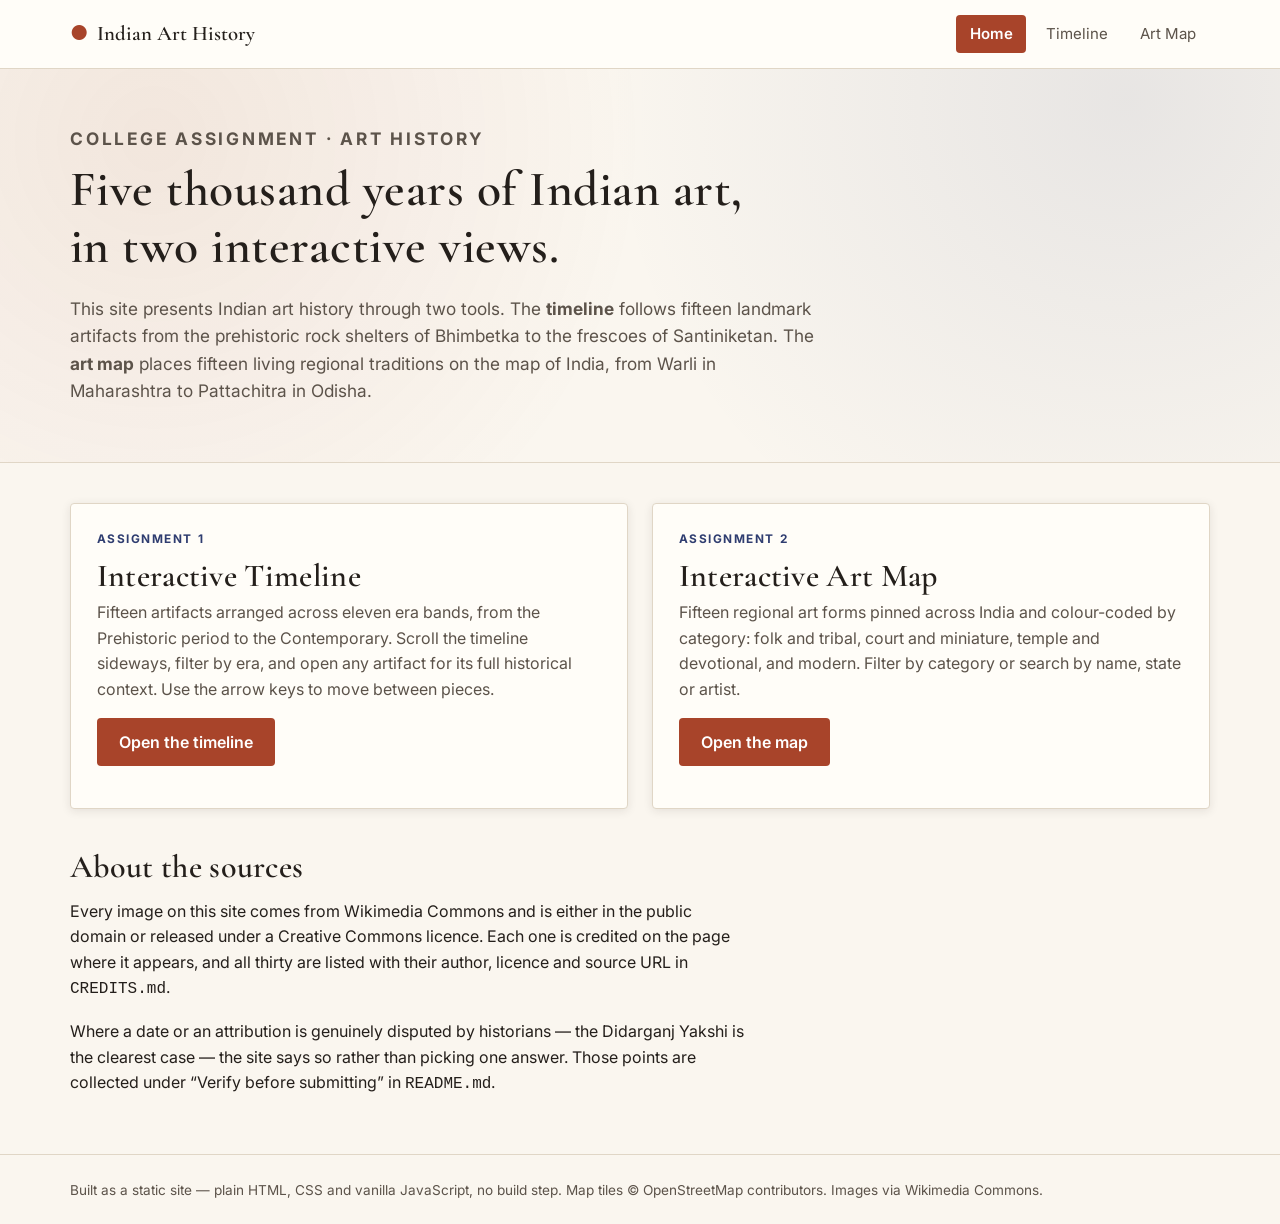
==== index.html @ cfed7aba "Initial commit: Indian art timeline and map site Co-Authored-By: Claude Opus 5.5 <noreply@anthropic." ====
<!DOCTYPE html>
<html lang="en">
<head>
  <meta charset="UTF-8">
  <meta name="viewport" content="width=device-width, initial-scale=1">
  <title>Indian Art History — Interactive Timeline &amp; Art Map</title>
  <meta name="description" content="Two interactive tools for studying Indian art history: a timeline of artifacts from prehistory to the present, and a map of India's regional art forms.">

  <!-- Google Fonts. The CSS declares full fallback stacks, so the pages
       still look correct if these fail to load (e.g. offline). -->
  <link rel="preconnect" href="https://fonts.googleapis.com">
  <link rel="preconnect" href="https://fonts.gstatic.com" crossorigin>
  <link href="https://fonts.googleapis.com/css2?family=Cormorant+Garamond:wght@500;600;700&family=Inter:wght@400;500;600;700&display=swap" rel="stylesheet">

  <link rel="stylesheet" href="css/style.css">
</head>
<body>
  <a class="skip-link" href="#main">Skip to main content</a>

  <!-- ===== Shared header (same markup on all three pages) ===== -->
  <header class="site-header">
    <div class="wrap">
      <a class="brand" href="index.html">
        <span class="brand-mark" aria-hidden="true">&#9679;</span>
        <span>Indian Art History</span>
      </a>
      <nav class="site-nav" aria-label="Main">
        <a href="index.html" aria-current="page">Home</a>
        <a href="timeline.html">Timeline</a>
        <a href="map.html">Art Map</a>
      </nav>
    </div>
  </header>

  <main id="main">
    <section class="hero">
      <div class="wrap">
        <p class="eyebrow">College assignment &middot; Art History</p>
        <h1>Five thousand years of Indian art,<br>in two interactive views.</h1>
        <p>
          This site presents Indian art history through two tools. The
          <strong>timeline</strong> follows fifteen landmark artifacts from the prehistoric
          rock shelters of Bhimbetka to the frescoes of Santiniketan. The
          <strong>art map</strong> places fifteen living regional traditions on the map of
          India, from Warli in Maharashtra to Pattachitra in Odisha.
        </p>
      </div>
    </section>

    <div class="wrap">
      <div class="card-grid">

        <article class="card">
          <p class="card-tag">Assignment 1</p>
          <h2>Interactive Timeline</h2>
          <p>
            Fifteen artifacts arranged across eleven era bands, from the Prehistoric
            period to the Contemporary. Scroll the timeline sideways, filter by era,
            and open any artifact for its full historical context. Use the arrow keys
            to move between pieces.
          </p>
          <p><a class="btn-primary" href="timeline.html">Open the timeline</a></p>
        </article>

        <article class="card">
          <p class="card-tag">Assignment 2</p>
          <h2>Interactive Art Map</h2>
          <p>
            Fifteen regional art forms pinned across India and colour-coded by category:
            folk and tribal, court and miniature, temple and devotional, and modern.
            Filter by category or search by name, state or artist.
          </p>
          <p><a class="btn-primary" href="map.html">Open the map</a></p>
        </article>

      </div>

      <section style="padding: 0 0 2.5rem; max-width: 68ch;">
        <h2>About the sources</h2>
        <p>
          Every image on this site comes from Wikimedia Commons and is either in the
          public domain or released under a Creative Commons licence. Each one is
          credited on the page where it appears, and all thirty are listed with their
          author, licence and source URL in <code>CREDITS.md</code>.
        </p>
        <p>
          Where a date or an attribution is genuinely disputed by historians &mdash; the
          Didarganj Yakshi is the clearest case &mdash; the site says so rather than
          picking one answer. Those points are collected under
          &ldquo;Verify before submitting&rdquo; in <code>README.md</code>.
        </p>
      </section>
    </div>
  </main>

  <footer class="site-footer">
    <div class="wrap">
      Built as a static site &mdash; plain HTML, CSS and vanilla JavaScript, no build step.
      Map tiles &copy; OpenStreetMap contributors. Images via Wikimedia Commons.
    </div>
  </footer>
</body>
</html>
---- css/style.css ----
/* ===================================================================
   Indian Art History — shared stylesheet
   Used by index.html, timeline.html and map.html.

   Layout is plain CSS: flexbox and grid, no framework, no build step.
   Colours live in custom properties at the top so the whole palette
   can be changed from one place.
   =================================================================== */

/* -------------------------------------------------------------------
   1. Design tokens
   ------------------------------------------------------------------- */
:root {
  /* Museum palette: warm off-white ground, terracotta and indigo accents */
  --paper:        #faf6ef;   /* page background */
  --paper-raised: #fffdf8;   /* cards, panels */
  --ink:          #241f1b;   /* body text */
  --ink-soft:     #5c534a;   /* secondary text */
  --rule:         #e0d6c6;   /* hairlines and borders */

  --terracotta:      #a8442a;
  --terracotta-dark: #8a341f; /* darker shade: meets contrast on paper */
  --indigo:          #2f3d70;
  --indigo-dark:     #232e56;
  --gold:            #9a7b1f;

  /* Typography: serif display face, sans body, both with real fallbacks */
  --font-display: "Cormorant Garamond", "Iowan Old Style", "Palatino Linotype",
                  Palatino, Georgia, "Times New Roman", serif;
  --font-body:    "Inter", -apple-system, BlinkMacSystemFont, "Segoe UI",
                  Roboto, "Helvetica Neue", Arial, sans-serif;

  --measure: 68ch;           /* comfortable reading width */
  --radius: 4px;
  --shadow: 0 2px 10px rgba(36, 31, 27, 0.10);
  --shadow-lg: 0 12px 40px rgba(36, 31, 27, 0.26);
}

/* -------------------------------------------------------------------
   2. Base
   ------------------------------------------------------------------- */
*, *::before, *::after { box-sizing: border-box; }

body {
  margin: 0;
  background: var(--paper);
  color: var(--ink);
  font-family: var(--font-body);
  font-size: 16px;
  line-height: 1.6;
  -webkit-font-smoothing: antialiased;
}

h1, h2, h3 {
  font-family: var(--font-display);
  font-weight: 600;
  line-height: 1.15;
  margin: 0 0 0.4em;
  letter-spacing: 0.01em;
}
h1 { font-size: clamp(2rem, 5vw, 3.1rem); }
h2 { font-size: clamp(1.4rem, 3vw, 2rem); }
h3 { font-size: 1.15rem; }

p { margin: 0 0 1em; }
a { color: var(--indigo-dark); }
img { max-width: 100%; display: block; }

/* One visible focus style everywhere — important for keyboard users. */
:focus-visible {
  outline: 3px solid var(--indigo);
  outline-offset: 2px;
  border-radius: 2px;
}

/* Visible only to screen readers. */
.sr-only {
  position: absolute; width: 1px; height: 1px;
  padding: 0; margin: -1px; overflow: hidden;
  clip: rect(0 0 0 0); white-space: nowrap; border: 0;
}

/* Keyboard users get a "skip to content" link as the first tab stop. */
.skip-link {
  position: absolute; left: 0; top: -100px;
  background: var(--indigo); color: #fff;
  padding: 0.6rem 1rem; z-index: 2000;
  text-decoration: none;
}
.skip-link:focus { top: 0; }

.wrap { max-width: 1180px; margin: 0 auto; padding: 0 1.25rem; }

/* -------------------------------------------------------------------
   3. Shared header / navigation
   ------------------------------------------------------------------- */
.site-header {
  background: var(--paper-raised);
  border-bottom: 1px solid var(--rule);
  position: sticky; top: 0; z-index: 900;
}
.site-header .wrap {
  display: flex; align-items: center; justify-content: space-between;
  gap: 1rem; min-height: 68px; flex-wrap: wrap;
}
.brand {
  font-family: var(--font-display);
  font-size: 1.3rem; font-weight: 600;
  color: var(--ink); text-decoration: none;
  display: flex; align-items: baseline; gap: 0.55rem;
}
.brand .brand-mark { color: var(--terracotta); font-size: 1.5rem; line-height: 1; }

.site-nav { display: flex; gap: 0.35rem; flex-wrap: wrap; }
.site-nav a {
  padding: 0.45rem 0.85rem;
  text-decoration: none;
  color: var(--ink-soft);
  border-radius: var(--radius);
  font-size: 0.94rem;
}
.site-nav a:hover { background: rgba(168, 68, 42, 0.09); color: var(--terracotta-dark); }
/* aria-current="page" marks the active page for both sight and screen readers */
.site-nav a[aria-current="page"] {
  background: var(--terracotta); color: #fff; font-weight: 600;
}

/* -------------------------------------------------------------------
   4. Buttons and filter chips
   ------------------------------------------------------------------- */
.btn, .chip {
  font: inherit; cursor: pointer;
  border: 1px solid var(--rule);
  background: var(--paper-raised);
  color: var(--ink);
  padding: 0.45rem 0.9rem;
  border-radius: 999px;
  transition: background 0.15s, color 0.15s, border-color 0.15s;
}
.chip:hover { border-color: var(--terracotta); color: var(--terracotta-dark); }
/* aria-pressed carries the state; CSS just reflects it */
.chip[aria-pressed="true"] {
  background: var(--terracotta); border-color: var(--terracotta);
  color: #fff; font-weight: 600;
}
.btn-primary {
  background: var(--terracotta); border-color: var(--terracotta);
  color: #fff; font-weight: 600; border-radius: var(--radius);
  padding: 0.7rem 1.4rem; text-decoration: none; display: inline-block;
}
.btn-primary:hover { background: var(--terracotta-dark); border-color: var(--terracotta-dark); }

.filter-bar {
  display: flex; flex-wrap: wrap; gap: 0.5rem;
  align-items: center; margin: 0 0 1.25rem;
}
.filter-bar .filter-label {
  font-size: 0.82rem; text-transform: uppercase;
  letter-spacing: 0.09em; color: var(--ink-soft);
  margin-right: 0.35rem;
}

/* -------------------------------------------------------------------
   5. Page intro block
   ------------------------------------------------------------------- */
.page-intro { padding: 2.2rem 0 1.4rem; }
.page-intro p { color: var(--ink-soft); max-width: var(--measure); }

/* Small de-emphasised line carrying the how-to-use hints, so the intro
   paragraphs above it can be about the subject rather than the controls. */
.intro-hint {
  font-size: 0.86rem;
  color: var(--ink-soft);
  border-left: 2px solid var(--rule);
  padding-left: 0.8rem;
  margin-top: 1.2rem;
}
.intro-hint kbd {
  font-family: inherit; font-size: 0.82rem;
  background: var(--paper-raised); border: 1px solid var(--rule);
  border-radius: 3px; padding: 0.05rem 0.35rem;
}
.eyebrow {
  text-transform: uppercase; letter-spacing: 0.16em;
  font-size: 0.75rem; color: var(--terracotta);
  font-weight: 700; margin-bottom: 0.5rem;
}

/* -------------------------------------------------------------------
   6. Landing page
   ------------------------------------------------------------------- */
.hero {
  padding: 3.5rem 0 2.5rem;
  border-bottom: 1px solid var(--rule);
  background:
    radial-gradient(circle at 12% 18%, rgba(168, 68, 42, 0.09), transparent 42%),
    radial-gradient(circle at 88% 8%, rgba(47, 61, 112, 0.09), transparent 44%);
}
.hero p { max-width: var(--measure); font-size: 1.08rem; color: var(--ink-soft); }

.card-grid {
  display: grid; gap: 1.5rem; padding: 2.5rem 0;
  grid-template-columns: repeat(auto-fit, minmax(290px, 1fr));
}
.card {
  background: var(--paper-raised);
  border: 1px solid var(--rule);
  border-radius: var(--radius);
  padding: 1.6rem;
  display: flex; flex-direction: column;
  box-shadow: var(--shadow);
}
.card h2 { margin-bottom: 0.3rem; }
.card p { color: var(--ink-soft); flex: 1; }
.card .card-tag {
  font-size: 0.74rem; letter-spacing: 0.13em; text-transform: uppercase;
  color: var(--indigo); font-weight: 700; margin-bottom: 0.6rem;
}

/* -------------------------------------------------------------------
   7. TIMELINE (timeline.html)
   ------------------------------------------------------------------- */
.timeline-scroll {
  overflow-x: auto; overflow-y: hidden;
  padding: 1rem 0 2.5rem;
  /* The horizontal rail the nodes sit on. The offset is measured so the
     line passes through the middle of each node's dot:
     16px padding + 128px thumb (122 + 3px border each side) + 6px margin
     + half the 11px dot = about 155px. */
  background: linear-gradient(var(--rule), var(--rule)) no-repeat center 155px / 100% 2px;
  scrollbar-color: var(--terracotta) var(--rule);
}
.timeline-track {
  display: flex; align-items: flex-start;
  gap: 1.1rem; padding: 0 1.25rem; min-width: min-content;
}

/* Era band label that precedes each group of artifacts */
.era-band {
  flex: 0 0 auto; align-self: stretch;
  display: flex; flex-direction: column; justify-content: flex-start;
  padding: 0 0.9rem 0 0; margin-right: 0.3rem;
  border-left: 3px solid var(--indigo);
  padding-left: 0.8rem; min-width: 128px;
}
.era-band .era-name {
  font-family: var(--font-display); font-size: 1.05rem;
  font-weight: 600; color: var(--indigo-dark); line-height: 1.2;
}
.era-band .era-span { font-size: 0.76rem; color: var(--ink-soft); }

/* A single artifact node */
.node {
  flex: 0 0 auto; width: 168px;
  background: none; border: 0; padding: 0; cursor: pointer;
  font: inherit; text-align: center; color: inherit;
  display: flex; flex-direction: column; align-items: center;
}
.node .node-thumb {
  width: 122px; height: 122px; border-radius: 50%;
  object-fit: cover;
  border: 3px solid var(--paper-raised);
  box-shadow: 0 0 0 1px var(--rule), var(--shadow);
  transition: transform 0.18s, box-shadow 0.18s;
  background: var(--rule);
}
.node:hover .node-thumb,
.node:focus-visible .node-thumb {
  transform: translateY(-5px) scale(1.04);
  box-shadow: 0 0 0 2px var(--terracotta), var(--shadow-lg);
}
/* the dot where the node meets the rail */
.node .node-dot {
  width: 11px; height: 11px; border-radius: 50%;
  background: var(--terracotta); margin: 6px 0 8px;
  box-shadow: 0 0 0 3px var(--paper);
}
.node .node-title {
  font-family: var(--font-display); font-size: 0.95rem;
  font-weight: 600; line-height: 1.25; margin-bottom: 0.15rem;
}
.node .node-date { font-size: 0.74rem; color: var(--ink-soft); }

/* Hidden by the era filter. Using [hidden] keeps it out of the tab order. */
.node[hidden], .era-band[hidden] { display: none; }

/* -------------------------------------------------------------------
   8. MODAL (timeline detail view)
   ------------------------------------------------------------------- */
.modal-backdrop {
  position: fixed; inset: 0;
  background: rgba(30, 25, 20, 0.66);
  display: flex; align-items: center; justify-content: center;
  padding: 1.25rem; z-index: 1000;
}
.modal-backdrop[hidden] { display: none; }

.modal {
  background: var(--paper-raised);
  border-radius: var(--radius);
  max-width: 860px; width: 100%;
  max-height: 92vh; overflow-y: auto;
  box-shadow: var(--shadow-lg);
  position: relative;
}
.modal-figure { margin: 0; background: #1d1916; }
.modal-figure img {
  width: 100%; max-height: 48vh; object-fit: contain;
  margin: 0 auto; background: #1d1916;
}
.modal-body { padding: 1.6rem 1.8rem 1.4rem; }

.modal-close {
  position: absolute; top: 0.7rem; right: 0.7rem;
  width: 40px; height: 40px; border-radius: 50%;
  border: 0; cursor: pointer;
  background: rgba(20, 16, 13, 0.62); color: #fff;
  font-size: 1.4rem; line-height: 1;
  display: flex; align-items: center; justify-content: center;
}
.modal-close:hover { background: var(--terracotta); }

.modal .modal-era {
  font-size: 0.74rem; letter-spacing: 0.13em; text-transform: uppercase;
  color: var(--terracotta); font-weight: 700;
}
.modal h2 { margin: 0.25rem 0 0.9rem; }

/* Definition list of facts (date, region, medium, attribution) */
.fact-list {
  display: grid; grid-template-columns: max-content 1fr;
  gap: 0.35rem 1rem; margin: 0 0 1.2rem;
  padding: 0.9rem 0; border-top: 1px solid var(--rule);
  border-bottom: 1px solid var(--rule);
  font-size: 0.92rem;
}
.fact-list dt {
  font-weight: 700; color: var(--ink-soft);
  text-transform: uppercase; font-size: 0.72rem;
  letter-spacing: 0.08em; padding-top: 0.15rem;
}
.fact-list dd { margin: 0; }

.why-box {
  background: rgba(168, 68, 42, 0.08);
  border-left: 3px solid var(--terracotta);
  padding: 0.85rem 1.1rem; margin: 1.1rem 0;
  border-radius: 0 var(--radius) var(--radius) 0;
}
.why-box strong {
  display: block; font-size: 0.72rem; letter-spacing: 0.1em;
  text-transform: uppercase; color: var(--terracotta-dark);
  margin-bottom: 0.25rem;
}

.credit-line {
  font-size: 0.78rem; color: var(--ink-soft);
  border-top: 1px solid var(--rule); padding-top: 0.8rem; margin: 0;
}

/* Prev / next controls inside the modal */
.modal-nav {
  display: flex; justify-content: space-between; gap: 0.75rem;
  padding: 0 1.8rem 1.6rem;
}
.modal-nav button {
  font: inherit; cursor: pointer;
  background: var(--paper); border: 1px solid var(--rule);
  border-radius: var(--radius); padding: 0.55rem 1.1rem;
  color: var(--ink);
}
.modal-nav button:hover { border-color: var(--terracotta); color: var(--terracotta-dark); }

/* -------------------------------------------------------------------
   9. MAP (map.html)
   ------------------------------------------------------------------- */
.map-layout {
  display: grid; gap: 1.25rem; padding-bottom: 2.5rem;
  grid-template-columns: 290px 1fr;
  align-items: start;
}
@media (max-width: 860px) {
  .map-layout { grid-template-columns: 1fr; }
}

.map-sidebar {
  background: var(--paper-raised);
  border: 1px solid var(--rule);
  border-radius: var(--radius);
  padding: 1.1rem;
}
.map-sidebar h2 { font-size: 1.05rem; margin-bottom: 0.7rem; }

.search-field { width: 100%; margin-bottom: 1.1rem; }
.search-field input {
  width: 100%; font: inherit;
  padding: 0.55rem 0.7rem;
  border: 1px solid var(--rule); border-radius: var(--radius);
  background: var(--paper); color: var(--ink);
}

/* Legend doubles as the category filter: each row is a toggle button. */
.legend { list-style: none; margin: 0 0 0.5rem; padding: 0; }
.legend li { margin-bottom: 0.3rem; }
.legend button {
  display: flex; align-items: center; gap: 0.6rem;
  width: 100%; font: inherit; cursor: pointer;
  background: none; border: 1px solid transparent;
  border-radius: var(--radius); padding: 0.4rem 0.5rem;
  color: var(--ink); text-align: left;
}
.legend button:hover { background: rgba(0, 0, 0, 0.04); }
.legend button[aria-pressed="false"] { opacity: 0.42; }
.legend .swatch {
  width: 15px; height: 15px; border-radius: 50%;
  flex: 0 0 auto; border: 2px solid #fff;
  box-shadow: 0 0 0 1px rgba(0, 0, 0, 0.22);
}
.legend .count { margin-left: auto; font-size: 0.8rem; color: var(--ink-soft); }

#map {
  height: 620px; min-height: 420px;
  border: 1px solid var(--rule); border-radius: var(--radius);
  background: var(--rule);
}
@media (max-width: 860px) { #map { height: 460px; } }

.result-note { font-size: 0.85rem; color: var(--ink-soft); margin: 0.7rem 0 0; }

/* Custom marker built with L.divIcon (a styled div, not an image sprite) */
.pin {
  width: 20px; height: 20px; border-radius: 50%;
  border: 3px solid #fff;
  box-shadow: 0 1px 5px rgba(0, 0, 0, 0.45);
}

/* ---- Detail panel ----------------------------------------------------
   Selecting a pin opens this instead of a Leaflet popup. Because it is
   positioned against the viewport rather than the map container, a long
   entry is never clipped by the edge of the map.

   Closed state uses visibility:hidden as well as the transform, which
   keeps it out of the keyboard tab order while still allowing the slide
   animation. */
.detail-panel {
  position: fixed; top: 0; right: 0; bottom: 0;
  width: 390px; max-width: 100vw;
  background: var(--paper-raised);
  border-left: 1px solid var(--rule);
  box-shadow: var(--shadow-lg);
  overflow-y: auto;
  z-index: 1100;
  transform: translateX(100%);
  visibility: hidden;
  transition: transform 0.22s ease, visibility 0.22s;
}
.detail-panel.is-open { transform: none; visibility: visible; }

.detail-close {
  position: absolute; top: 0.7rem; right: 0.7rem;
  width: 38px; height: 38px; border-radius: 50%;
  border: 0; cursor: pointer;
  background: rgba(20, 16, 13, 0.62); color: #fff;
  font-size: 1.35rem; line-height: 1;
  display: flex; align-items: center; justify-content: center;
}
.detail-close:hover { background: var(--terracotta); }

.detail-image {
  width: 100%; height: 230px; object-fit: cover;
  background: var(--rule); display: block;
}
.detail-body { padding: 1.1rem 1.3rem 2rem; }
.detail-body h2 { font-size: 1.45rem; margin: 0.35rem 0 0.15rem; }
.detail-region { font-size: 0.86rem; color: var(--ink-soft); margin-bottom: 0.9rem; }

.popup-cat {
  display: inline-block; font-size: 0.66rem; font-weight: 700;
  text-transform: uppercase; letter-spacing: 0.08em;
  color: #fff; padding: 0.2rem 0.6rem; border-radius: 999px;
}
.detail-body dl {
  margin: 0 0 1rem; font-size: 0.87rem;
  display: grid; grid-template-columns: max-content 1fr; gap: 0.35rem 0.9rem;
  padding: 0.9rem 0;
  border-top: 1px solid var(--rule); border-bottom: 1px solid var(--rule);
}
.detail-body dt {
  font-weight: 700; color: var(--ink-soft);
  text-transform: uppercase; font-size: 0.7rem; letter-spacing: 0.07em;
  padding-top: 0.12rem;
}
.detail-body dd { margin: 0; }
.detail-context { font-size: 0.9rem; margin: 0 0 1rem; }

/* On phones the panel becomes a bottom sheet instead of a side drawer. */
@media (max-width: 620px) {
  .detail-panel {
    top: auto; left: 0; right: 0; width: 100%;
    max-height: 82vh;
    border-left: 0; border-top: 1px solid var(--rule);
    border-radius: var(--radius) var(--radius) 0 0;
    transform: translateY(100%);
  }
  .detail-panel.is-open { transform: none; }
  .detail-image { height: 175px; }
}

/* -------------------------------------------------------------------
   10. Footer
   ------------------------------------------------------------------- */
.site-footer {
  border-top: 1px solid var(--rule);
  padding: 1.6rem 0; margin-top: auto;
  font-size: 0.85rem; color: var(--ink-soft);
}

/* -------------------------------------------------------------------
   11. Responsive + motion preferences
   ------------------------------------------------------------------- */
@media (max-width: 620px) {
  .site-header .wrap { min-height: 0; padding-top: 0.6rem; padding-bottom: 0.6rem; }
  .modal-body { padding: 1.2rem 1.1rem 1rem; }
  .modal-nav { padding: 0 1.1rem 1.2rem; }
  .fact-list { grid-template-columns: 1fr; gap: 0.1rem; }
  .fact-list dd { margin-bottom: 0.5rem; }
  .node { width: 140px; }
  .node .node-thumb { width: 100px; height: 100px; }
  /* Same calculation as above with the smaller 100px thumb. */
  .timeline-scroll { background-position: center 133px; }
}

/* Respect users who ask the system to reduce animation. */
@media (prefers-reduced-motion: reduce) {
  *, *::before, *::after {
    animation-duration: 0.01ms !important;
    transition-duration: 0.01ms !important;
    scroll-behavior: auto !important;
  }
}
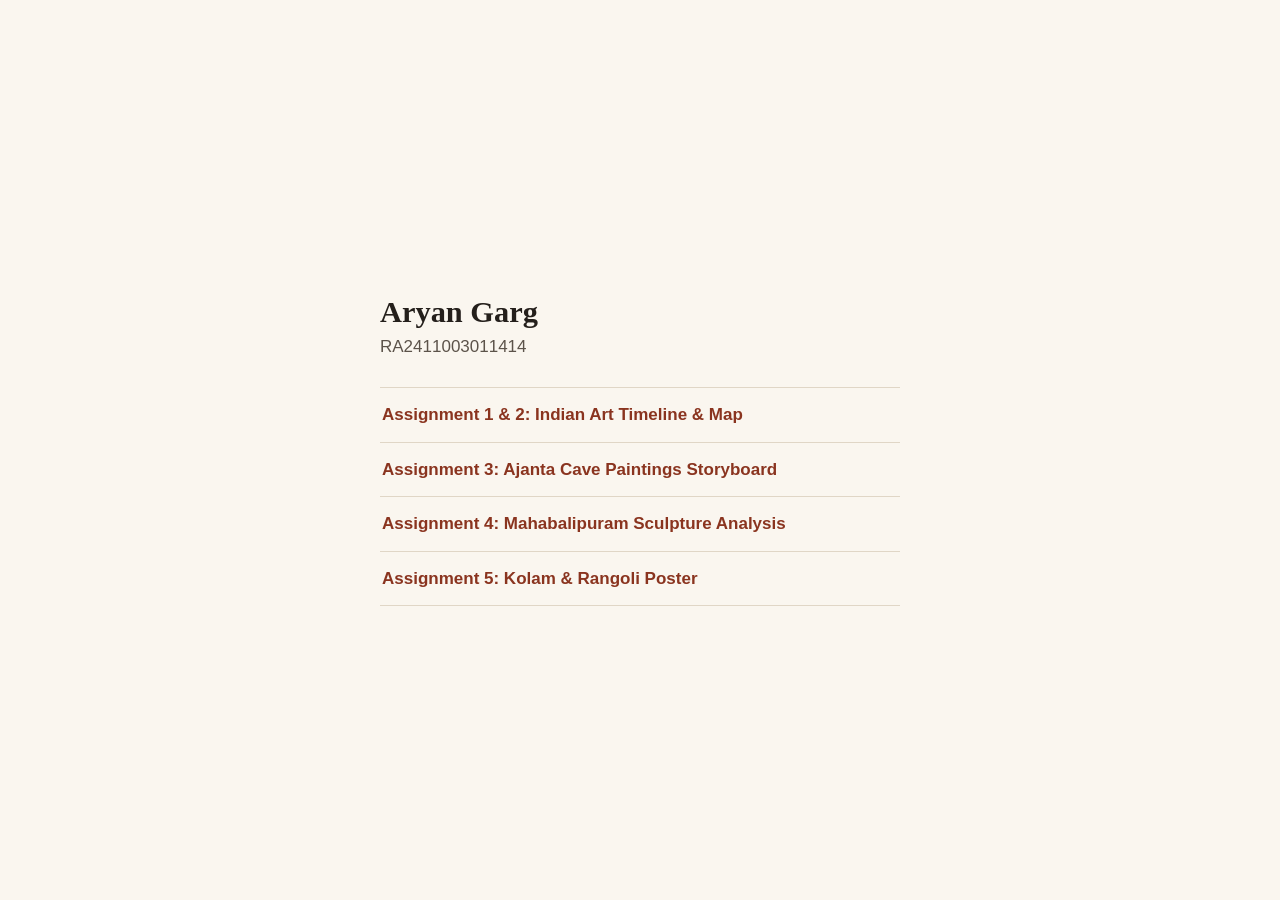
==== commit 35e0f39c: "Add FML-2 assignments and a landing page Move the original timeline/map site into assignment-1-and-2" ====
--- a/index.html
+++ b/index.html
@@ -1,103 +1,41 @@
-<!DOCTYPE html>
+<!doctype html>
 <html lang="en">
 <head>
-  <meta charset="UTF-8">
-  <meta name="viewport" content="width=device-width, initial-scale=1">
-  <title>Indian Art History — Interactive Timeline &amp; Art Map</title>
-  <meta name="description" content="Two interactive tools for studying Indian art history: a timeline of artifacts from prehistory to the present, and a map of India's regional art forms.">
-
-  <!-- Google Fonts. The CSS declares full fallback stacks, so the pages
-       still look correct if these fail to load (e.g. offline). -->
-  <link rel="preconnect" href="https://fonts.googleapis.com">
-  <link rel="preconnect" href="https://fonts.gstatic.com" crossorigin>
-  <link href="https://fonts.googleapis.com/css2?family=Cormorant+Garamond:wght@500;600;700&family=Inter:wght@400;500;600;700&display=swap" rel="stylesheet">
-
-  <link rel="stylesheet" href="css/style.css">
+<meta charset="utf-8">
+<meta name="viewport" content="width=device-width, initial-scale=1">
+<title>Aryan Garg Assignments</title>
+<style>
+  :root { --bg: #faf6ef; --ink: #241f1b; --soft: #5c534a; --rule: #e0d6c6; --link: #8a341f; }
+  @media (prefers-color-scheme: dark) {
+    :root:not([data-theme="light"]) { --bg: #1b1714; --ink: #f0e8dc; --soft: #bfb3a4; --rule: #3d342c; --link: #e8957a; }
+  }
+  :root[data-theme="dark"] { --bg: #1b1714; --ink: #f0e8dc; --soft: #bfb3a4; --rule: #3d342c; --link: #e8957a; }
+  * { box-sizing: border-box; }
+  body {
+    margin: 0; min-height: 100vh; display: grid; place-items: center;
+    background: var(--bg); color: var(--ink);
+    font: 17px/1.5 -apple-system, BlinkMacSystemFont, "Segoe UI", Roboto, Arial, sans-serif;
+    padding: 32px 16px;
+  }
+  main { width: 100%; max-width: 520px; }
+  h1 { font: 600 1.9rem/1.2 Georgia, "Times New Roman", serif; margin: 0; }
+  p { margin: 4px 0 28px; color: var(--soft); }
+  ul { list-style: none; margin: 0; padding: 0; border-top: 1px solid var(--rule); }
+  li { border-bottom: 1px solid var(--rule); }
+  a { display: block; padding: 14px 2px; color: var(--link); text-decoration: none; font-weight: 600; }
+  a:hover, a:focus-visible { text-decoration: underline; }
+</style>
 </head>
 <body>
-  <a class="skip-link" href="#main">Skip to main content</a>
-
-  <!-- ===== Shared header (same markup on all three pages) ===== -->
-  <header class="site-header">
-    <div class="wrap">
-      <a class="brand" href="index.html">
-        <span class="brand-mark" aria-hidden="true">&#9679;</span>
-        <span>Indian Art History</span>
-      </a>
-      <nav class="site-nav" aria-label="Main">
-        <a href="index.html" aria-current="page">Home</a>
-        <a href="timeline.html">Timeline</a>
-        <a href="map.html">Art Map</a>
-      </nav>
-    </div>
-  </header>
-
-  <main id="main">
-    <section class="hero">
-      <div class="wrap">
-        <p class="eyebrow">College assignment &middot; Art History</p>
-        <h1>Five thousand years of Indian art,<br>in two interactive views.</h1>
-        <p>
-          This site presents Indian art history through two tools. The
-          <strong>timeline</strong> follows fifteen landmark artifacts from the prehistoric
-          rock shelters of Bhimbetka to the frescoes of Santiniketan. The
-          <strong>art map</strong> places fifteen living regional traditions on the map of
-          India, from Warli in Maharashtra to Pattachitra in Odisha.
-        </p>
-      </div>
-    </section>
-
-    <div class="wrap">
-      <div class="card-grid">
-
-        <article class="card">
-          <p class="card-tag">Assignment 1</p>
-          <h2>Interactive Timeline</h2>
-          <p>
-            Fifteen artifacts arranged across eleven era bands, from the Prehistoric
-            period to the Contemporary. Scroll the timeline sideways, filter by era,
-            and open any artifact for its full historical context. Use the arrow keys
-            to move between pieces.
-          </p>
-          <p><a class="btn-primary" href="timeline.html">Open the timeline</a></p>
-        </article>
-
-        <article class="card">
-          <p class="card-tag">Assignment 2</p>
-          <h2>Interactive Art Map</h2>
-          <p>
-            Fifteen regional art forms pinned across India and colour-coded by category:
-            folk and tribal, court and miniature, temple and devotional, and modern.
-            Filter by category or search by name, state or artist.
-          </p>
-          <p><a class="btn-primary" href="map.html">Open the map</a></p>
-        </article>
-
-      </div>
-
-      <section style="padding: 0 0 2.5rem; max-width: 68ch;">
-        <h2>About the sources</h2>
-        <p>
-          Every image on this site comes from Wikimedia Commons and is either in the
-          public domain or released under a Creative Commons licence. Each one is
-          credited on the page where it appears, and all thirty are listed with their
-          author, licence and source URL in <code>CREDITS.md</code>.
-        </p>
-        <p>
-          Where a date or an attribution is genuinely disputed by historians &mdash; the
-          Didarganj Yakshi is the clearest case &mdash; the site says so rather than
-          picking one answer. Those points are collected under
-          &ldquo;Verify before submitting&rdquo; in <code>README.md</code>.
-        </p>
-      </section>
-    </div>
-  </main>
-
-  <footer class="site-footer">
-    <div class="wrap">
-      Built as a static site &mdash; plain HTML, CSS and vanilla JavaScript, no build step.
-      Map tiles &copy; OpenStreetMap contributors. Images via Wikimedia Commons.
-    </div>
-  </footer>
+<main>
+  <h1>Aryan Garg</h1>
+  <p>RA2411003011414</p>
+  <ul>
+    <li><a href="assignment-1-and-2/">Assignment 1 &amp; 2: Indian Art Timeline &amp; Map</a></li>
+    <li><a href="assignment-3-ajanta-storyboard/">Assignment 3: Ajanta Cave Paintings Storyboard</a></li>
+    <li><a href="assignment-4-mahabalipuram-analysis/">Assignment 4: Mahabalipuram Sculpture Analysis</a></li>
+    <li><a href="assignment-5-kolam-rangoli-poster/">Assignment 5: Kolam &amp; Rangoli Poster</a></li>
+  </ul>
+</main>
 </body>
 </html>
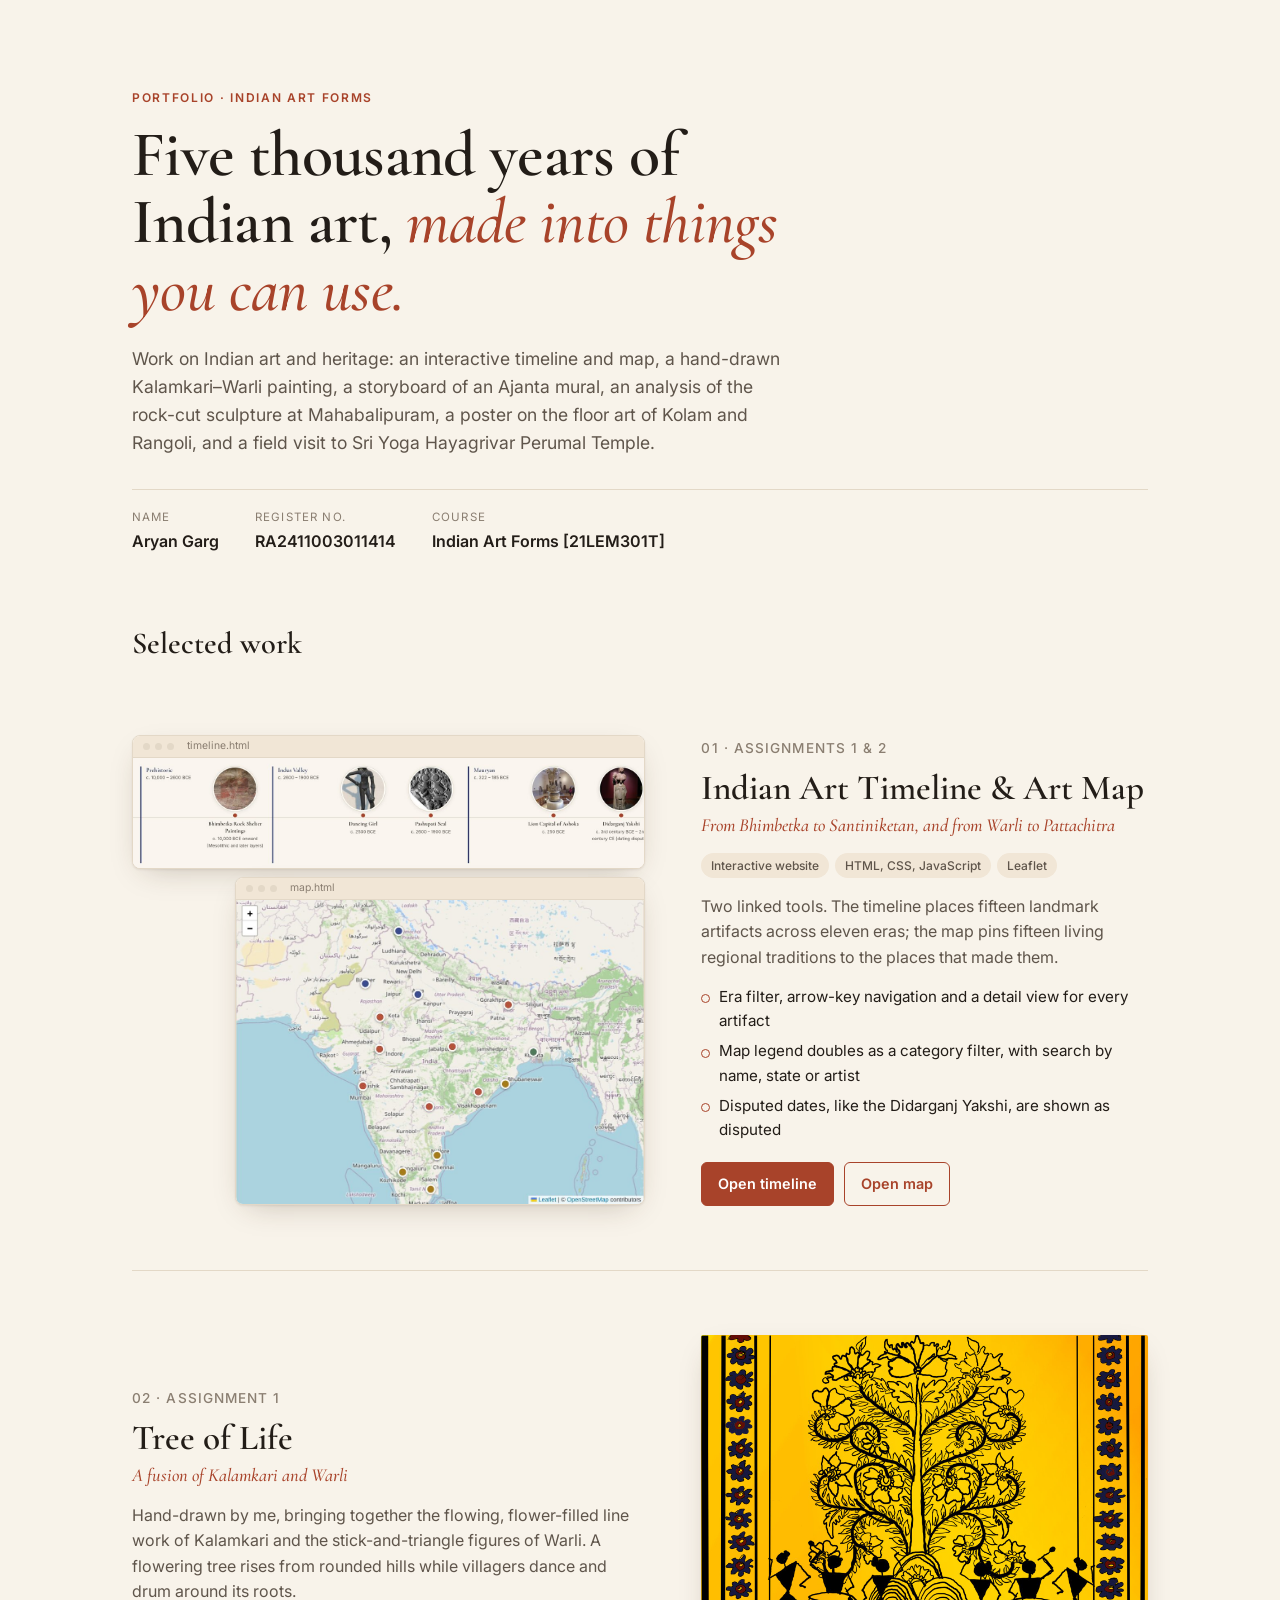
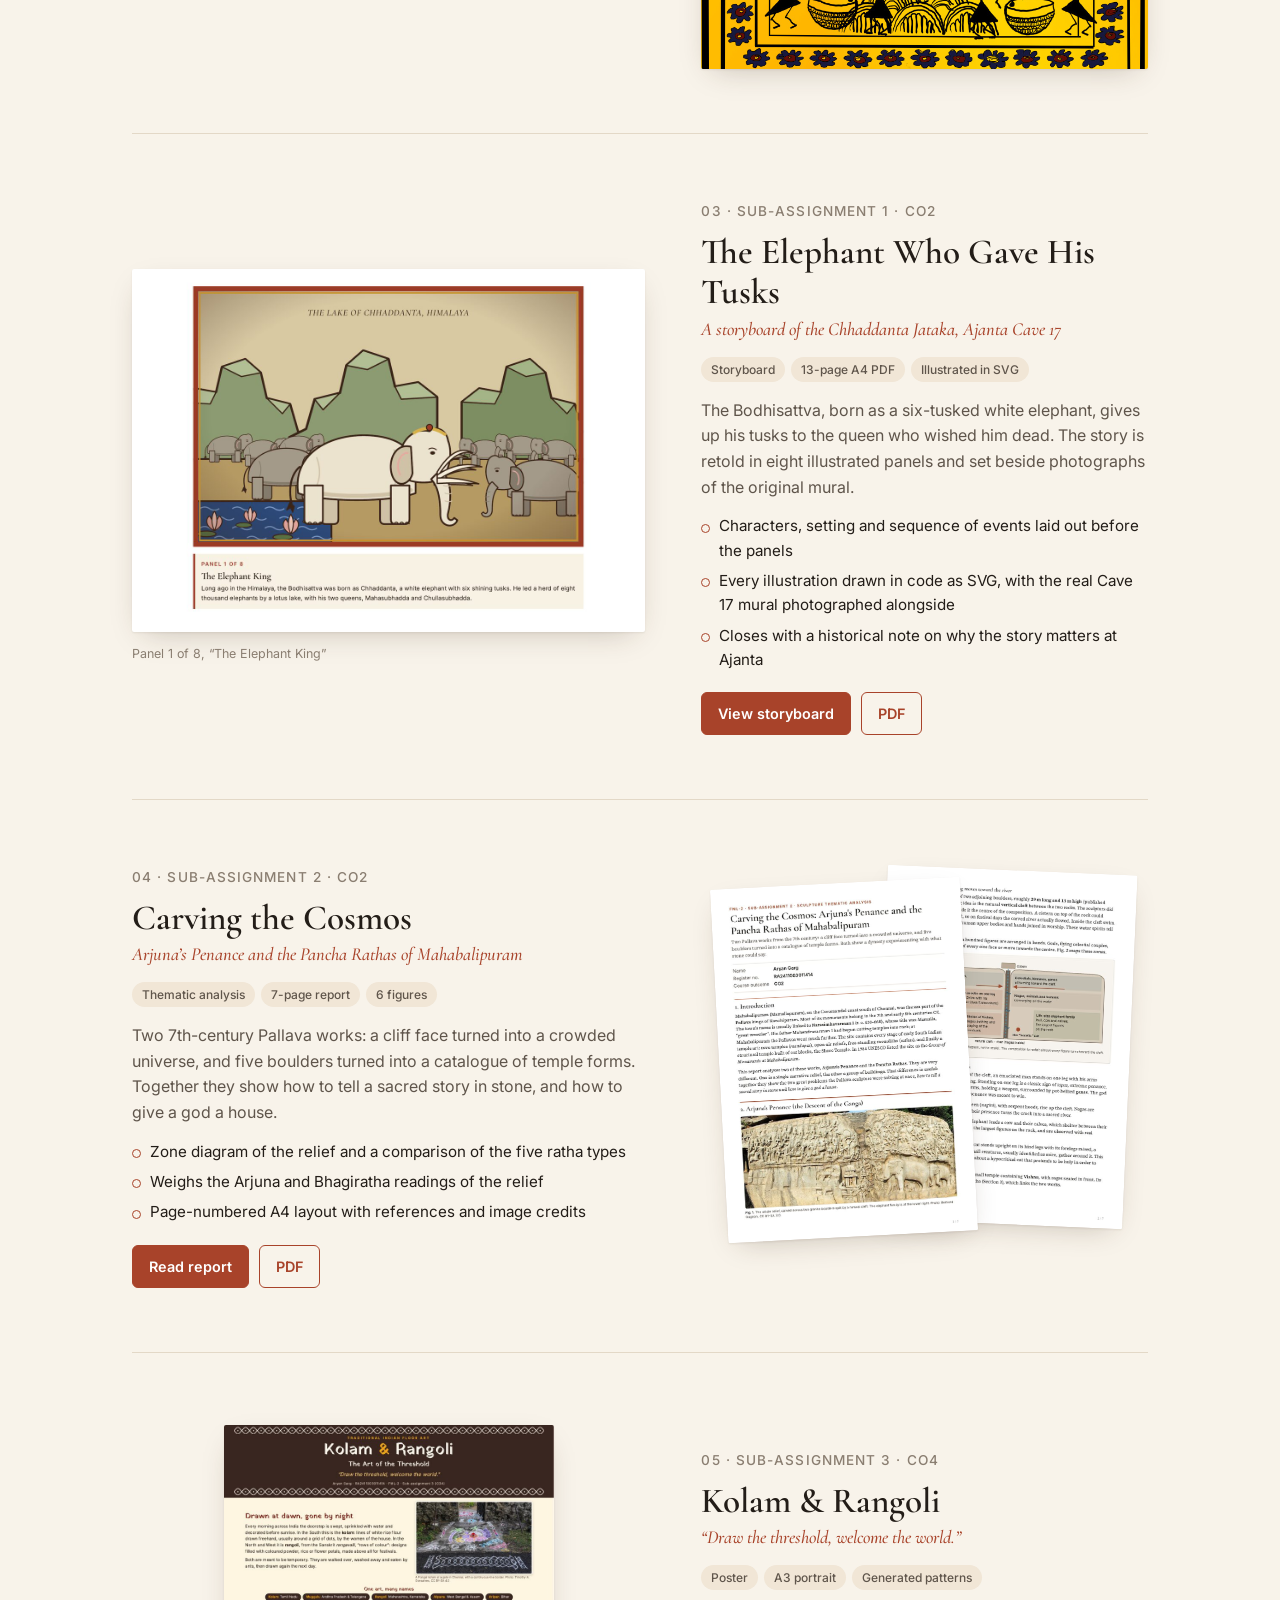
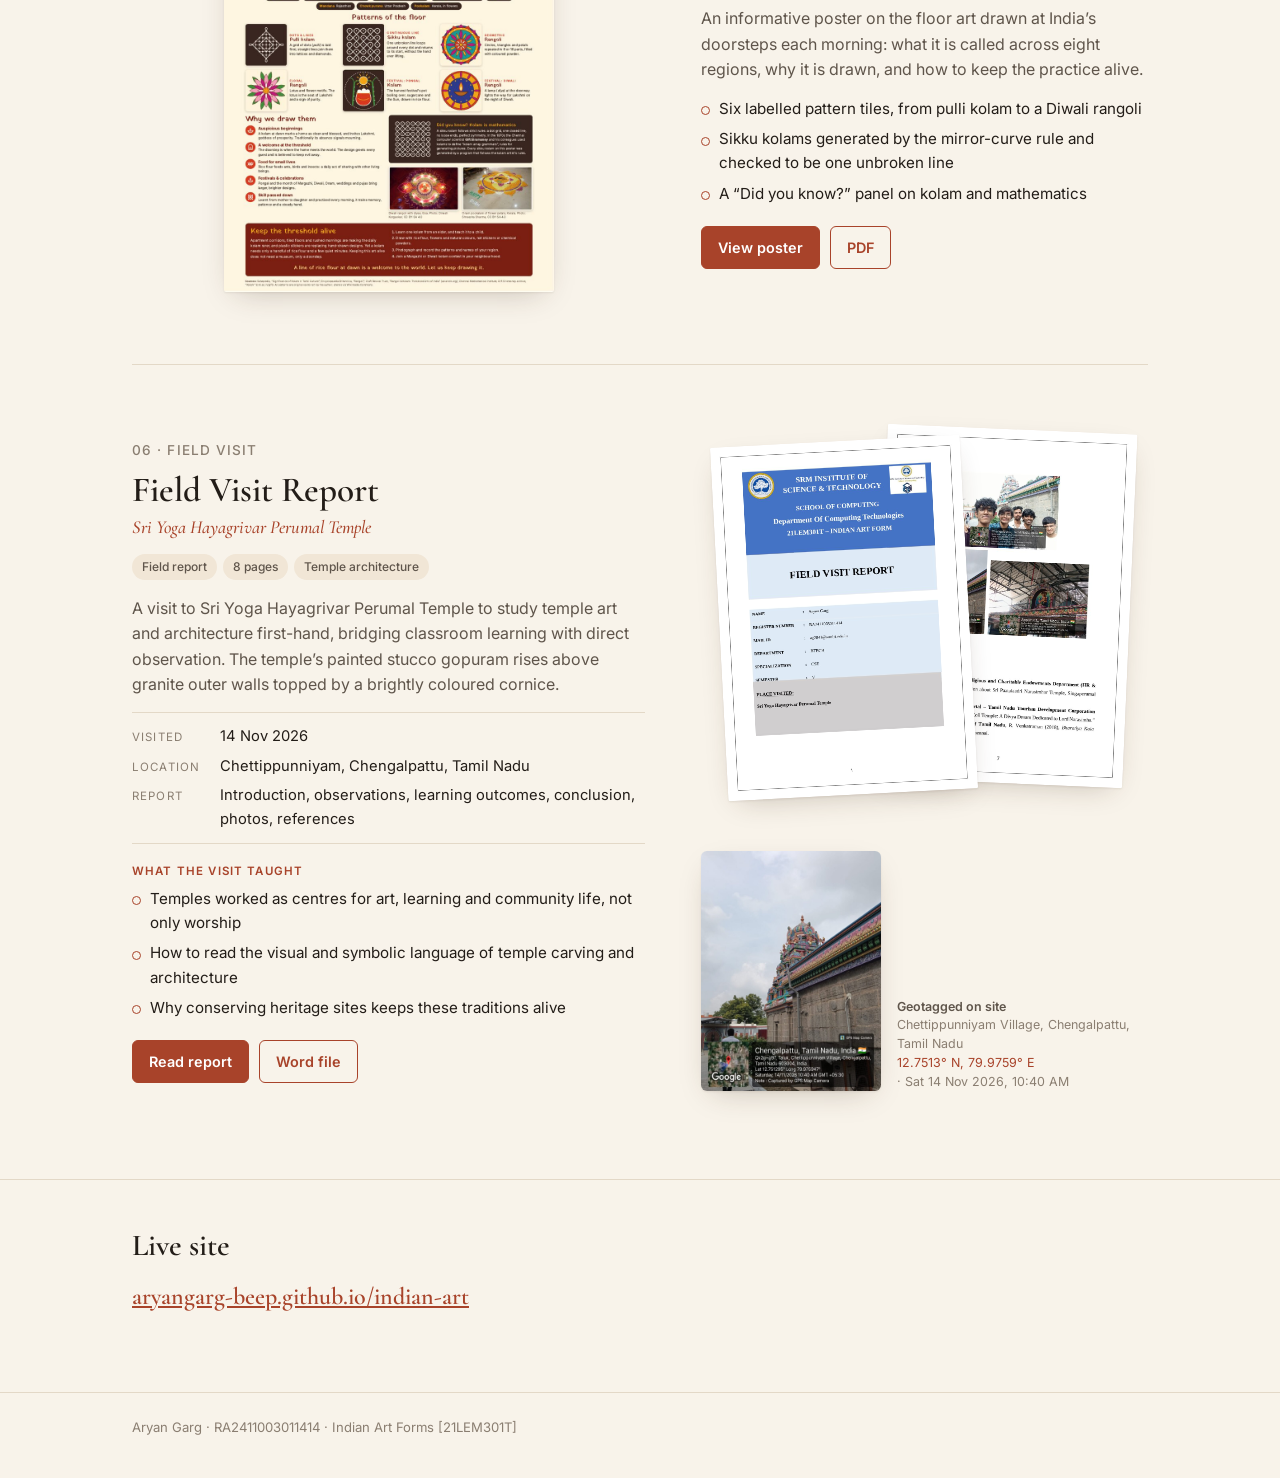
==== commit a7a60340: "Turn the landing page into a portfolio and add the field visit report Co-Authored-By: Claude Opus 5." ====
--- a/index.html
+++ b/index.html
@@ -3,39 +3,400 @@
 <head>
 <meta charset="utf-8">
 <meta name="viewport" content="width=device-width, initial-scale=1">
-<title>Aryan Garg Assignments</title>
+<title>Aryan Garg Portfolio</title>
+<meta name="description" content="A portfolio of work for Indian Art Forms: an interactive timeline and map, a hand-drawn Kalamkari–Warli painting, an Ajanta storyboard, a Mahabalipuram sculpture analysis, a Kolam & Rangoli poster and a field visit report.">
+<link rel="preconnect" href="https://fonts.googleapis.com">
+<link rel="preconnect" href="https://fonts.gstatic.com" crossorigin>
+<link href="https://fonts.googleapis.com/css2?family=Cormorant+Garamond:ital,wght@0,500;0,600;0,700;1,500&family=Inter:wght@400;500;600&display=swap" rel="stylesheet">
 <style>
-  :root { --bg: #faf6ef; --ink: #241f1b; --soft: #5c534a; --rule: #e0d6c6; --link: #8a341f; }
+  :root {
+    --bg: #f8f3ea; --paper: #fffdf8; --ink: #231d18; --soft: #5f554b; --faint: #8a7e71;
+    --rule: #e3d8c7; --accent: #a8432a; --accent-ink: #fff; --tint: #f1e6d6;
+    --shadow: 0 1px 2px rgba(60,40,20,.08), 0 10px 30px -12px rgba(60,40,20,.28);
+    --serif: "Cormorant Garamond", Georgia, "Palatino Linotype", Palatino, serif;
+    --sans: Inter, -apple-system, BlinkMacSystemFont, "Segoe UI", Roboto, Arial, sans-serif;
+  }
   @media (prefers-color-scheme: dark) {
-    :root:not([data-theme="light"]) { --bg: #1b1714; --ink: #f0e8dc; --soft: #bfb3a4; --rule: #3d342c; --link: #e8957a; }
-  }
-  :root[data-theme="dark"] { --bg: #1b1714; --ink: #f0e8dc; --soft: #bfb3a4; --rule: #3d342c; --link: #e8957a; }
+    :root:not([data-theme="light"]) {
+      --bg: #1a1613; --paper: #241f1a; --ink: #f1e9dd; --soft: #c2b6a7; --faint: #978a7b;
+      --rule: #3b322a; --accent: #e58b6c; --accent-ink: #1a1613; --tint: #2b241e;
+      --shadow: 0 1px 2px rgba(0,0,0,.4), 0 12px 32px -12px rgba(0,0,0,.7);
+    }
+  }
+  :root[data-theme="dark"] {
+    --bg: #1a1613; --paper: #241f1a; --ink: #f1e9dd; --soft: #c2b6a7; --faint: #978a7b;
+    --rule: #3b322a; --accent: #e58b6c; --accent-ink: #1a1613; --tint: #2b241e;
+    --shadow: 0 1px 2px rgba(0,0,0,.4), 0 12px 32px -12px rgba(0,0,0,.7);
+  }
+
   * { box-sizing: border-box; }
+  html { scroll-behavior: smooth; }
+  @media (prefers-reduced-motion: reduce) { html { scroll-behavior: auto; } * { transition: none !important; } }
   body {
-    margin: 0; min-height: 100vh; display: grid; place-items: center;
-    background: var(--bg); color: var(--ink);
-    font: 17px/1.5 -apple-system, BlinkMacSystemFont, "Segoe UI", Roboto, Arial, sans-serif;
-    padding: 32px 16px;
-  }
-  main { width: 100%; max-width: 520px; }
-  h1 { font: 600 1.9rem/1.2 Georgia, "Times New Roman", serif; margin: 0; }
-  p { margin: 4px 0 28px; color: var(--soft); }
-  ul { list-style: none; margin: 0; padding: 0; border-top: 1px solid var(--rule); }
-  li { border-bottom: 1px solid var(--rule); }
-  a { display: block; padding: 14px 2px; color: var(--link); text-decoration: none; font-weight: 600; }
-  a:hover, a:focus-visible { text-decoration: underline; }
+    margin: 0; background: var(--bg); color: var(--ink);
+    font: 16px/1.6 var(--sans); -webkit-font-smoothing: antialiased;
+  }
+  img { max-width: 100%; display: block; }
+  a { color: var(--accent); }
+  :focus-visible { outline: 2px solid var(--accent); outline-offset: 3px; border-radius: 3px; }
+  .wrap { width: 100%; max-width: 1080px; margin: 0 auto; padding: 0 16px; }
+  @media (min-width: 720px) { .wrap { padding: 0 32px; } }
+  .skip { position: absolute; left: -9999px; }
+  .skip:focus { left: 16px; top: 12px; background: var(--paper); padding: 8px 12px; z-index: 10; }
+
+  /* Hero */
+  .hero { padding: 56px 0 40px; }
+  @media (min-width: 720px) { .hero { padding: 88px 0 56px; } }
+  .eyebrow { font-size: .75rem; letter-spacing: .14em; text-transform: uppercase; font-weight: 600; color: var(--accent); margin: 0 0 14px; }
+  h1 { font: 600 clamp(2.3rem, 6vw, 4rem)/1.05 var(--serif); margin: 0; max-width: 21ch; letter-spacing: -.01em; }
+  h1 em { font-style: italic; font-weight: 500; color: var(--accent); }
+  .lede { font-size: 1.1rem; color: var(--soft); max-width: 60ch; margin: 22px 0 0; }
+  .id { display: flex; flex-wrap: wrap; gap: 10px 36px; margin: 32px 0 0; padding: 18px 0 0; border-top: 1px solid var(--rule); }
+  .id div { min-width: 0; }
+  .id dt { font-size: .72rem; letter-spacing: .1em; text-transform: uppercase; color: var(--faint); }
+  .id dd { margin: 2px 0 0; font-weight: 600; }
+
+  /* Work list */
+  section.work { padding: 16px 0 24px; }
+  h2.section { font: 600 1.9rem/1.2 var(--serif); margin: 0 0 8px; }
+  .section-note { color: var(--soft); margin: 0 0 8px; }
+  .project {
+    display: grid; gap: 28px; padding: 44px 0; border-top: 1px solid var(--rule);
+  }
+  .project:first-of-type { border-top: 0; }
+  @media (min-width: 860px) {
+    .project { grid-template-columns: 1.15fr 1fr; gap: 56px; align-items: center; padding: 64px 0; }
+    .project.flip .figure { order: 2; }
+  }
+  .num { font: 500 .85rem/1 var(--sans); color: var(--faint); letter-spacing: .08em; }
+  .project h3 { font: 600 clamp(1.6rem, 3.4vw, 2.2rem)/1.15 var(--serif); margin: 8px 0 4px; }
+  .project .sub { font: italic 500 1.15rem/1.4 var(--serif); color: var(--accent); margin: 0 0 14px; }
+  .project p { color: var(--soft); margin: 0 0 14px; }
+  .tags { display: flex; flex-wrap: wrap; gap: 6px; margin: 0 0 16px; padding: 0; list-style: none; }
+  .tags li { font-size: .75rem; font-weight: 500; padding: 3px 10px; border-radius: 99px; background: var(--tint); color: var(--soft); }
+  ul.points { margin: 0 0 20px; padding: 0; list-style: none; }
+  ul.points li { position: relative; padding-left: 18px; margin: 6px 0; color: var(--ink); font-size: .95rem; }
+  ul.points li::before { content: ""; position: absolute; left: 0; top: .62em; width: 7px; height: 7px; border-radius: 50%; border: 1.5px solid var(--accent); }
+  .actions { display: flex; flex-wrap: wrap; gap: 10px; }
+  .btn {
+    display: inline-flex; align-items: center; gap: 8px; padding: 9px 16px; border-radius: 6px;
+    font-size: .9rem; font-weight: 600; text-decoration: none; border: 1px solid var(--accent);
+  }
+  .btn.solid { background: var(--accent); color: var(--accent-ink); }
+  .btn.ghost { color: var(--accent); background: transparent; }
+  .btn:hover { filter: brightness(1.06); transform: translateY(-1px); }
+  .btn { transition: transform .15s ease, filter .15s ease; }
+
+  /* Figures */
+  .figure { position: relative; min-width: 0; }
+  .figure a { display: block; text-decoration: none; }
+  .browser { background: var(--paper); border-radius: 8px; overflow: hidden; box-shadow: var(--shadow); border: 1px solid var(--rule); }
+  .browser .bar { height: 22px; display: flex; gap: 5px; align-items: center; padding: 0 10px; background: var(--tint); border-bottom: 1px solid var(--rule); }
+  .browser .bar i { width: 7px; height: 7px; border-radius: 50%; background: var(--rule); }
+  .browser .bar span { margin-left: 8px; font-size: .65rem; color: var(--faint); white-space: nowrap; overflow: hidden; text-overflow: ellipsis; }
+  .stack { display: grid; gap: 14px; }
+  .stack .browser:last-child { width: 80%; margin-left: auto; margin-top: -6px; position: relative; }
+  .page { background: #fff; box-shadow: var(--shadow); border-radius: 2px; }
+  .pages { position: relative; height: 0; padding-bottom: 92%; }
+  .pages .page { position: absolute; width: 56%; top: 0; }
+  .pages .page:first-child { left: 4%; transform: rotate(-3deg); z-index: 2; top: 3%; }
+  .pages .page:last-child { right: 4%; transform: rotate(2.5deg); }
+  .poster-wrap { display: flex; justify-content: center; padding: 8px 0; }
+  .poster-wrap .page { width: min(68%, 330px); }
+  .figure a:hover .browser, .figure a:hover .page { transform: translateY(-3px); }
+  .browser, .page { transition: transform .25s ease; }
+  .pages .page:first-child, .pages .page:last-child { transition: none; }
+  .facts { display: grid; gap: 6px; margin: 0 0 18px; padding: 12px 0; border-top: 1px solid var(--rule); border-bottom: 1px solid var(--rule); }
+  .facts div { display: grid; grid-template-columns: 76px 1fr; gap: 12px; }
+  .facts dt { font-size: .72rem; letter-spacing: .1em; text-transform: uppercase; color: var(--faint); padding-top: 3px; }
+  .facts dd { margin: 0; font-size: .92rem; }
+  .facts-h { font-size: .72rem !important; letter-spacing: .1em; text-transform: uppercase; color: var(--accent) !important; font-weight: 600; margin: 0 0 4px !important; }
+  .geotag { margin: 0 0 20px; }
+  .geotag img { width: min(100%, 300px); border-radius: 6px; box-shadow: var(--shadow); }
+  .geotag figcaption { margin-top: 10px; line-height: 1.5; }
+  .geotag figcaption b { color: var(--soft); font-weight: 600; display: block; }
+  .geotag-side { margin: 12px 0 0; display: flex; gap: 16px; align-items: flex-end; }
+  .geotag-side > a { flex: 0 0 180px; }
+  .geotag-side img { width: 180px; }
+  .geotag-side figcaption { margin: 0; flex: 1 1 auto; min-width: 0; }
+  figcaption { font-size: .78rem; color: var(--faint); margin-top: 12px; }
+
+  /* Deployment */
+  section.deploy { padding: 48px 0 64px; border-top: 1px solid var(--rule); }
+  .deploy-link { font: 600 clamp(1.1rem, 3vw, 1.5rem)/1.3 var(--serif); color: var(--accent); overflow-wrap: anywhere; }
+
+  footer { border-top: 1px solid var(--rule); padding: 24px 0 40px; color: var(--faint); font-size: .82rem; }
+  footer .wrap { display: flex; flex-wrap: wrap; justify-content: space-between; gap: 8px 24px; }
+
+  @media print {
+    @page { size: A4; margin: 12mm 14mm; }
+    :root { --bg: #fff; --paper: #fff; --tint: #f3ece1; }
+    html { font-size: 12px; }
+    body { -webkit-print-color-adjust: exact; print-color-adjust: exact; }
+    .skip, .actions { display: none; }
+    .wrap { padding: 0; max-width: none; }
+    .hero { padding: 18px 0 6px; }
+    h1 { font-size: 2.6rem; max-width: none; }
+    .lede { font-size: 1rem; margin-top: 10px; }
+    .id { margin-top: 14px; padding-top: 10px; }
+    section.work { padding: 6px 0 0; }
+    h2.section { font-size: 1.6rem; }
+    .project { grid-template-columns: 1fr 1.1fr; gap: 24px; padding: 18px 0; align-items: center; break-inside: avoid; }
+    .project.flip .figure { order: 2; }
+    .project h3 { font-size: 1.6rem; margin-top: 4px; }
+    .project p, ul.points li { font-size: .95rem; }
+    ul.points { margin-bottom: 0; }
+    .poster-wrap .page { width: 52%; }
+    .geotag img, .geotag-side img { width: 110px; }
+    .geotag-side > a { flex-basis: 110px; }
+    .pages { padding-bottom: 80%; }
+    .geotag { margin-bottom: 0; }
+    section.deploy { padding: 18px 0 0; break-inside: avoid; }
+    .browser, .page { box-shadow: none; }
+    .page { border: 1px solid var(--rule); }
+    footer { padding: 14px 0 0; }
+    a { text-decoration: none; }
+  }
 </style>
 </head>
 <body>
-<main>
-  <h1>Aryan Garg</h1>
-  <p>RA2411003011414</p>
-  <ul>
-    <li><a href="assignment-1-and-2/">Assignment 1 &amp; 2: Indian Art Timeline &amp; Map</a></li>
-    <li><a href="assignment-3-ajanta-storyboard/">Assignment 3: Ajanta Cave Paintings Storyboard</a></li>
-    <li><a href="assignment-4-mahabalipuram-analysis/">Assignment 4: Mahabalipuram Sculpture Analysis</a></li>
-    <li><a href="assignment-5-kolam-rangoli-poster/">Assignment 5: Kolam &amp; Rangoli Poster</a></li>
-  </ul>
+<a class="skip" href="#work">Skip to the work</a>
+
+
+<main id="top">
+  <section class="hero">
+    <div class="wrap">
+      <p class="eyebrow">Portfolio &middot; Indian Art Forms</p>
+      <h1>Five thousand years of Indian art, <em>made into things you can use.</em></h1>
+      <p class="lede">
+        Work on Indian art and heritage: an interactive timeline and map, a hand-drawn
+        Kalamkari–Warli painting, a storyboard of an Ajanta mural, an analysis of the rock-cut sculpture at
+        Mahabalipuram, a poster on the floor art of Kolam and Rangoli, and a field visit to
+        Sri Yoga Hayagrivar Perumal Temple.
+      </p>
+      <dl class="id">
+        <div><dt>Name</dt><dd>Aryan Garg</dd></div>
+        <div><dt>Register no.</dt><dd>RA2411003011414</dd></div>
+        <div><dt>Course</dt><dd>Indian Art Forms [21LEM301T]</dd></div>
+      </dl>
+    </div>
+  </section>
+
+  <section class="work" id="work" aria-labelledby="work-h">
+    <div class="wrap">
+      <h2 class="section" id="work-h">Selected work</h2>
+
+      <!-- 01 -->
+      <article class="project">
+        <div class="figure">
+          <a href="assignment-1-and-2/timeline.html" aria-label="Open the interactive timeline">
+            <div class="stack">
+              <div class="browser">
+                <div class="bar"><i></i><i></i><i></i><span>timeline.html</span></div>
+                <img src="assets/timeline.jpg" alt="The timeline rail: circular images of the Bhimbetka paintings, Dancing Girl, Pashupati seal, Lion Capital and Didarganj Yakshi grouped under era bands.">
+              </div>
+              <div class="browser">
+                <div class="bar"><i></i><i></i><i></i><span>map.html</span></div>
+                <img src="assets/map.jpg" alt="A map of India with fifteen coloured pins marking regional art forms.">
+              </div>
+            </div>
+          </a>
+        </div>
+        <div>
+          <span class="num">01 &middot; ASSIGNMENTS 1 &amp; 2</span>
+          <h3>Indian Art Timeline &amp; Art Map</h3>
+          <p class="sub">From Bhimbetka to Santiniketan, and from Warli to Pattachitra</p>
+          <ul class="tags"><li>Interactive website</li><li>HTML, CSS, JavaScript</li><li>Leaflet</li></ul>
+          <p>
+            Two linked tools. The timeline places fifteen landmark artifacts across eleven
+            eras; the map pins fifteen living regional traditions to the places that made them.
+          </p>
+          <ul class="points">
+            <li>Era filter, arrow-key navigation and a detail view for every artifact</li>
+            <li>Map legend doubles as a category filter, with search by name, state or artist</li>
+            <li>Disputed dates, like the Didarganj Yakshi, are shown as disputed</li>
+          </ul>
+          <div class="actions">
+            <a class="btn solid" href="assignment-1-and-2/timeline.html">Open timeline</a>
+            <a class="btn ghost" href="assignment-1-and-2/map.html">Open map</a>
+          </div>
+        </div>
+      </article>
+
+      <!-- 02 -->
+      <article class="project flip">
+        <div class="figure">
+          <a href="assets/warli.jpg" aria-label="View the painting at full size">
+            <img class="page" src="assets/warli.jpg" alt="A hand-drawn fusion of Kalamkari and Warli on a saffron-yellow ground: a flowering tree of life rises from rounded hills, with triangle-bodied dancers and two drummers at its foot, framed by borders of blue and red flowers.">
+          </a>
+        </div>
+        <div>
+          <span class="num">02 &middot; ASSIGNMENT 1</span>
+          <h3>Tree of Life</h3>
+          <p class="sub">A fusion of Kalamkari and Warli</p>
+          <p>
+            Hand-drawn by me, bringing together the flowing, flower-filled line work of
+            Kalamkari and the stick-and-triangle figures of Warli. A flowering tree rises from
+            rounded hills while villagers dance and drum around its roots.
+          </p>
+        </div>
+      </article>
+
+      <!-- 03 -->
+      <article class="project">
+        <div class="figure">
+          <a href="assignment-3-ajanta-storyboard/" aria-label="Open the Ajanta storyboard">
+            <img class="page" src="assets/storyboard.jpg" alt="Storyboard panel 1, The Elephant King: a white six-tusked elephant stands by a lotus lake in the Himalaya, surrounded by his herd.">
+          </a>
+          <figcaption>Panel 1 of 8, &ldquo;The Elephant King&rdquo;</figcaption>
+        </div>
+        <div>
+          <span class="num">03 &middot; SUB-ASSIGNMENT 1 &middot; CO2</span>
+          <h3>The Elephant Who Gave His Tusks</h3>
+          <p class="sub">A storyboard of the Chhaddanta Jataka, Ajanta Cave 17</p>
+          <ul class="tags"><li>Storyboard</li><li>13-page A4 PDF</li><li>Illustrated in SVG</li></ul>
+          <p>
+            The Bodhisattva, born as a six-tusked white elephant, gives up his tusks to the
+            queen who wished him dead. The story is retold in eight illustrated panels and
+            set beside photographs of the original mural.
+          </p>
+          <ul class="points">
+            <li>Characters, setting and sequence of events laid out before the panels</li>
+            <li>Every illustration drawn in code as SVG, with the real Cave 17 mural photographed alongside</li>
+            <li>Closes with a historical note on why the story matters at Ajanta</li>
+          </ul>
+          <div class="actions">
+            <a class="btn solid" href="assignment-3-ajanta-storyboard/">View storyboard</a>
+            <a class="btn ghost" href="assignment-3-ajanta-storyboard/storyboard.pdf">PDF</a>
+          </div>
+        </div>
+      </article>
+
+      <!-- 04 -->
+      <article class="project flip">
+        <div class="figure">
+          <a href="assignment-4-mahabalipuram-analysis/" aria-label="Open the Mahabalipuram report">
+            <div class="pages">
+              <img class="page" src="assets/report-1.jpg" alt="Report page 1: title, introduction and a photograph of Arjuna's Penance.">
+              <img class="page" src="assets/report-2.jpg" alt="Report page 2: a zone diagram of the relief and notes on its iconography.">
+            </div>
+          </a>
+        </div>
+        <div>
+          <span class="num">04 &middot; SUB-ASSIGNMENT 2 &middot; CO2</span>
+          <h3>Carving the Cosmos</h3>
+          <p class="sub">Arjuna&rsquo;s Penance and the Pancha Rathas of Mahabalipuram</p>
+          <ul class="tags"><li>Thematic analysis</li><li>7-page report</li><li>6 figures</li></ul>
+          <p>
+            Two 7th-century Pallava works: a cliff face turned into a crowded universe, and
+            five boulders turned into a catalogue of temple forms. Together they show how to
+            tell a sacred story in stone, and how to give a god a house.
+          </p>
+          <ul class="points">
+            <li>Zone diagram of the relief and a comparison of the five ratha types</li>
+            <li>Weighs the Arjuna and Bhagiratha readings of the relief</li>
+            <li>Page-numbered A4 layout with references and image credits</li>
+          </ul>
+          <div class="actions">
+            <a class="btn solid" href="assignment-4-mahabalipuram-analysis/">Read report</a>
+            <a class="btn ghost" href="assignment-4-mahabalipuram-analysis/report.pdf">PDF</a>
+          </div>
+        </div>
+      </article>
+
+      <!-- 05 -->
+      <article class="project">
+        <div class="figure">
+          <a href="assignment-5-kolam-rangoli-poster/" aria-label="Open the Kolam and Rangoli poster">
+            <div class="poster-wrap">
+              <img class="page" src="assets/poster.jpg" alt="The Kolam and Rangoli poster: a dark header with the title, then pattern tiles, photographs and a closing message.">
+            </div>
+          </a>
+        </div>
+        <div>
+          <span class="num">05 &middot; SUB-ASSIGNMENT 3 &middot; CO4</span>
+          <h3>Kolam &amp; Rangoli</h3>
+          <p class="sub">&ldquo;Draw the threshold, welcome the world.&rdquo;</p>
+          <ul class="tags"><li>Poster</li><li>A3 portrait</li><li>Generated patterns</li></ul>
+          <p>
+            An informative poster on the floor art drawn at India&rsquo;s doorsteps each
+            morning: what it is called across eight regions, why it is drawn, and how to
+            keep the practice alive.
+          </p>
+          <ul class="points">
+            <li>Six labelled pattern tiles, from pulli kolam to a Diwali rangoli</li>
+            <li>Sikku kolams generated by the mirror-curve rule and checked to be one unbroken line</li>
+            <li>A &ldquo;Did you know?&rdquo; panel on kolam and mathematics</li>
+          </ul>
+          <div class="actions">
+            <a class="btn solid" href="assignment-5-kolam-rangoli-poster/">View poster</a>
+            <a class="btn ghost" href="assignment-5-kolam-rangoli-poster/poster.pdf">PDF</a>
+          </div>
+        </div>
+      </article>
+
+      <!-- 06 -->
+      <article class="project flip">
+        <div class="figure">
+          <a href="field-visit-report/field_report.pdf" aria-label="Open the field visit report">
+            <div class="pages">
+              <img class="page" src="assets/field-1.jpg" alt="Field visit report cover: SRM Institute of Science and Technology, 21LEM301T Indian Art Form, with name and register number.">
+              <img class="page" src="assets/field-7.jpg" alt="Report photo page: photographs taken at the temple, including the gopuram and the visiting students.">
+            </div>
+          </a>
+            <figure class="geotag geotag-side">
+              <a href="assets/field-geotag.jpg" aria-label="View the geotagged photo at full size">
+                <img src="assets/field-geotag.jpg" alt="The temple's painted gopuram and granite outer wall, with a GPS Map Camera geotag reading Chettippunniyam Village, Chengalpattu, Tamil Nadu, Lat 12.751295, Long 79.975947, Saturday 14/11/2026, 10:40 AM.">
+              </a>
+              <figcaption>
+                <b>Geotagged on site</b> Chettippunniyam Village, Chengalpattu, Tamil Nadu<br>
+                <a href="https://www.google.com/maps?q=12.751295,79.975947">12.7513&deg; N, 79.9759&deg; E</a> &middot; Sat 14 Nov 2026, 10:40 AM
+              </figcaption>
+            </figure>
+        </div>
+        <div>
+          <span class="num">06 &middot; FIELD VISIT</span>
+          <h3>Field Visit Report</h3>
+          <p class="sub">Sri Yoga Hayagrivar Perumal Temple</p>
+          <ul class="tags"><li>Field report</li><li>8 pages</li><li>Temple architecture</li></ul>
+          <p>
+            A visit to Sri Yoga Hayagrivar Perumal Temple to study temple art and architecture
+            first-hand, bridging classroom learning with direct observation. The temple&rsquo;s
+            painted stucco gopuram rises above granite outer walls topped by a brightly coloured
+            cornice.
+          </p>
+          <dl class="facts">
+            <div><dt>Visited</dt><dd>14 Nov 2026</dd></div>
+            <div><dt>Location</dt><dd>Chettippunniyam, Chengalpattu, Tamil Nadu</dd></div>
+            <div><dt>Report</dt><dd>Introduction, observations, learning outcomes, conclusion, photos, references</dd></div>
+          </dl>
+          <p class="facts-h">What the visit taught</p>
+          <ul class="points">
+            <li>Temples worked as centres for art, learning and community life, not only worship</li>
+            <li>How to read the visual and symbolic language of temple carving and architecture</li>
+            <li>Why conserving heritage sites keeps these traditions alive</li>
+          </ul>
+          <div class="actions">
+            <a class="btn solid" href="field-visit-report/field_report.pdf">Read report</a>
+            <a class="btn ghost" href="field-visit-report/field_report.docx">Word file</a>
+          </div>
+        </div>
+      </article>
+    </div>
+  </section>
+
+  <section class="deploy" id="deploy" aria-labelledby="deploy-h">
+    <div class="wrap">
+      <h2 class="section" id="deploy-h">Live site</h2>
+      <p><a class="deploy-link" href="https://aryangarg-beep.github.io/indian-art/">aryangarg-beep.github.io/indian-art</a></p>
+    </div>
+  </section>
 </main>
+
+<footer>
+  <div class="wrap">
+    <span>Aryan Garg &middot; RA2411003011414 &middot; Indian Art Forms [21LEM301T]</span>
+  </div>
+</footer>
 </body>
 </html>
